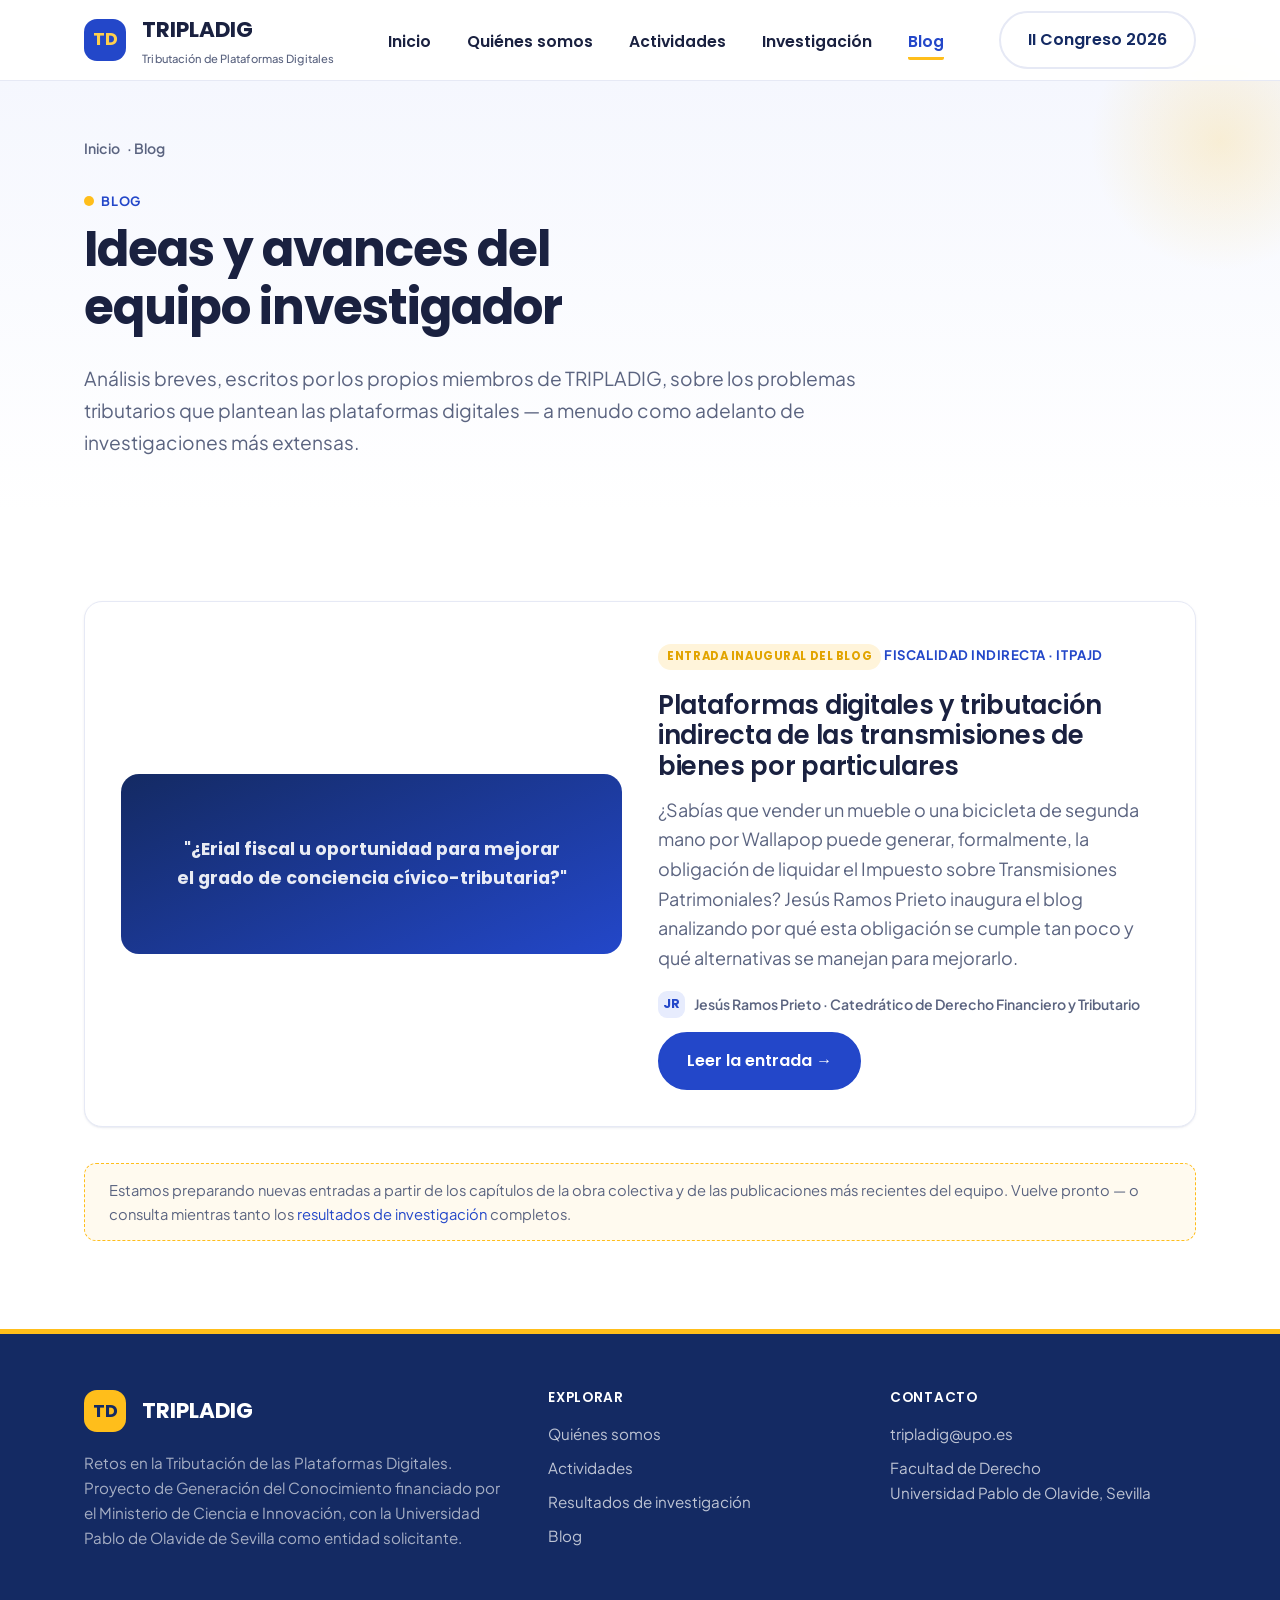
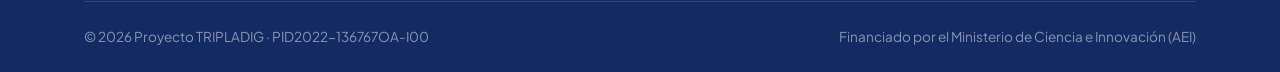
==== blog/index.html @ 8f8c42bf "Primera versión de TRIPLADIG" ====
<!doctype html>
<html lang="es">
<head>
<meta charset="UTF-8">
<meta name="viewport" content="width=device-width, initial-scale=1">
<title>Blog · TRIPLADIG</title>
<meta name="description" content="Blog del proyecto TRIPLADIG: análisis y avances del equipo investigador sobre la tributación de las plataformas digitales.">
<link rel="preconnect" href="https://fonts.googleapis.com">
<link rel="preconnect" href="https://fonts.gstatic.com" crossorigin>
<link href="https://fonts.googleapis.com/css2?family=Poppins:wght@500;600;700&family=Plus+Jakarta+Sans:wght@400;500;600;700&display=swap" rel="stylesheet">
<link rel="stylesheet" href="../assets/css/style.css">
</head>
<body>

<a class="skip-link" href="#main">Saltar al contenido</a>

<header class="site-header">
  <div class="container">
    <a href="../index.html" class="brand">
      <span class="brand-mark">TD</span>
      <span>
        TRIPLADIG
        <small>Tributación de Plataformas Digitales</small>
      </span>
    </a>

    <nav>
      <ul class="nav-links" id="navLinks">
        <li><a href="../index.html">Inicio</a></li>
        <li><a href="../quienes-somos.html">Quiénes somos</a></li>
        <li><a href="../actividades.html">Actividades</a></li>
        <li><a href="../investigacion.html">Investigación</a></li>
        <li><a href="index.html" class="active">Blog</a></li>
      </ul>
    </nav>

    <div class="nav-cta">
      <a href="../actividades.html#congreso2026" class="btn btn-ghost btn-ghost-header">II Congreso 2026</a>
      <button class="nav-toggle" id="navToggle" aria-label="Abrir menú" aria-expanded="false">☰</button>
    </div>
  </div>
</header>

<main id="main">

  <!-- ================= INTRO ================= -->
  <section class="page-intro">
    <div class="container">
      <div class="breadcrumb"><a href="../index.html">Inicio</a> · Blog</div>
      <div class="eyebrow">Blog</div>
      <h1>Ideas y avances del equipo investigador</h1>
      <p class="lede">
        Análisis breves, escritos por los propios miembros de TRIPLADIG, sobre los problemas
        tributarios que plantean las plataformas digitales — a menudo como adelanto de
        investigaciones más extensas.
      </p>
    </div>
  </section>

  <!-- ================= LISTADO ================= -->
  <section>
    <div class="container">
      <div class="blog-grid">

        <article class="blog-card is-featured">
          <div class="featured-visual">"¿Erial fiscal u oportunidad para mejorar<br>el grado de conciencia cívico-tributaria?"</div>
          <div>
            <span class="featured-tag">Entrada inaugural del blog</span>
            <span class="post-date">Fiscalidad indirecta · ITPAJD</span>
            <h3>Plataformas digitales y tributación indirecta de las transmisiones de bienes por particulares</h3>
            <p>
              ¿Sabías que vender un mueble o una bicicleta de segunda mano por Wallapop puede
              generar, formalmente, la obligación de liquidar el Impuesto sobre Transmisiones
              Patrimoniales? Jesús Ramos Prieto inaugura el blog analizando por qué esta obligación
              se cumple tan poco y qué alternativas se manejan para mejorarlo.
            </p>
            <div class="post-author">
              <div class="avatar avatar-blue" style="width:2.2em;height:2.2em;font-size:.78rem">JR</div>
              <span>Jesús Ramos Prieto · Catedrático de Derecho Financiero y Tributario</span>
            </div>
            <div class="hero-actions" style="margin-top: var(--space-2)">
              <a href="plataformas-itpajd-transmisiones-particulares.html" class="btn btn-primary">Leer la entrada →</a>
            </div>
          </div>
        </article>

      </div>

      <div class="note-card" style="margin-top: var(--space-4)">
        Estamos preparando nuevas entradas a partir de los capítulos de la obra colectiva y de las
        publicaciones más recientes del equipo. Vuelve pronto — o consulta mientras tanto los
        <a href="../investigacion.html">resultados de investigación</a> completos.
      </div>
    </div>
  </section>

</main>

<footer class="site-footer">
  <div class="container">
    <div class="footer-grid">
      <div class="footer-brand">
        <div class="brand" style="margin-bottom:.8em">
          <span class="brand-mark">TD</span>
          <span>TRIPLADIG</span>
        </div>
        <p>
          Retos en la Tributación de las Plataformas Digitales. Proyecto de Generación del
          Conocimiento financiado por el Ministerio de Ciencia e Innovación, con la Universidad
          Pablo de Olavide de Sevilla como entidad solicitante.
        </p>
      </div>

      <div>
        <h4>Explorar</h4>
        <ul>
          <li><a href="../quienes-somos.html">Quiénes somos</a></li>
          <li><a href="../actividades.html">Actividades</a></li>
          <li><a href="../investigacion.html">Resultados de investigación</a></li>
          <li><a href="index.html">Blog</a></li>
        </ul>
      </div>

      <div>
        <h4>Contacto</h4>
        <ul>
          <li><a href="mailto:tripladig@upo.es">tripladig@upo.es</a></li>
          <li>Facultad de Derecho<br>Universidad Pablo de Olavide, Sevilla</li>
        </ul>
      </div>
    </div>

    <div class="footer-bottom">
      <span>© 2026 Proyecto TRIPLADIG · PID2022-136767OA-I00</span>
      <span class="funding-note">Financiado por el Ministerio de Ciencia e Innovación (AEI)</span>
    </div>
  </div>
</footer>

<script>
  const navToggle = document.getElementById('navToggle');
  const navLinks = document.getElementById('navLinks');
  if(navToggle){
    navToggle.addEventListener('click', () => {
      const open = navLinks.classList.toggle('open');
      navToggle.setAttribute('aria-expanded', open ? 'true' : 'false');
    });
  }
</script>

</body>
</html>
---- assets/css/style.css ----
/* =========================================================
   TRIPLADIG — Sistema de diseño (v2)
   Retos en la Tributación de las Plataformas Digitales
   PID2022-136767OA-I00 · Universidad Pablo de Olavide
   Paleta UPO: azul + amarillo, sobre base clara
   ========================================================= */

:root{
  /* Azul — vivo, no "corporativo oscuro" */
  --color-blue-900: #142a63;
  --color-blue-700: #2347c9;
  --color-blue-600: #2f57e0;
  --color-blue-500: #4f70ea;
  --color-blue-200: #c7d4fb;
  --color-blue-100: #e7ecfd;
  --color-blue-50:  #f5f7fe;

  /* Amarillo — acento UPO */
  --color-yellow-600: #e2a400;
  --color-yellow-500: #ffbe1b;
  --color-yellow-400: #ffcf4d;
  --color-yellow-100: #fff4da;
  --color-yellow-50:  #fffaef;

  --color-ink:      #1a2140;
  --color-ink-soft: #5b6480;
  --color-line:     #e6e9f5;
  --color-paper:    #ffffff;
  --color-paper-2:  #f7f8fd;

  --font-display: "Poppins", "Segoe UI Rounded", "Segoe UI", sans-serif;
  --font-body: "Plus Jakarta Sans", "Segoe UI", -apple-system, BlinkMacSystemFont, sans-serif;

  --maxw: 1160px;
  --radius: 18px;
  --radius-sm: 12px;
  --shadow-sm: 0 1px 3px rgba(20,42,99,.06), 0 1px 1px rgba(20,42,99,.04);
  --shadow-md: 0 12px 28px rgba(20,42,99,.10), 0 3px 8px rgba(20,42,99,.05);
  --shadow-lg: 0 24px 56px rgba(20,42,99,.14);

  --space-1: .5rem;
  --space-2: .875rem;
  --space-3: 1.5rem;
  --space-4: 2.25rem;
  --space-5: 3.5rem;
  --space-6: 5.5rem;
}

*, *::before, *::after{ box-sizing: border-box; }
html{ scroll-behavior: smooth; }
body{
  margin:0;
  font-family: var(--font-body);
  color: var(--color-ink);
  background: var(--color-paper);
  line-height: 1.65;
  font-size: 18px;
  -webkit-font-smoothing: antialiased;
}
img{ max-width:100%; display:block; }
a{ color: var(--color-blue-700); text-decoration:none; }
a:hover{ color: var(--color-blue-600); }

h1,h2,h3,h4{
  font-family: var(--font-display);
  color: var(--color-ink);
  line-height: 1.2;
  margin: 0 0 .55em;
  font-weight: 600;
  letter-spacing: -.01em;
}
h1{ font-size: clamp(2.5rem, 3.8vw, 3.6rem); font-weight: 700; letter-spacing: -.02em; }
h2{ font-size: clamp(1.9rem, 2.9vw, 2.5rem); }
h3{ font-size: 1.4rem; }
p{ margin: 0 0 1em; color: var(--color-ink-soft); }
.lede{ font-size: 1.2rem; color: var(--color-ink-soft); }

.container{
  max-width: var(--maxw);
  margin: 0 auto;
  padding: 0 var(--space-3);
}

.eyebrow{
  display:inline-flex;
  align-items:center;
  gap:.55em;
  font-family: var(--font-body);
  font-weight: 700;
  font-size: .8rem;
  letter-spacing: .06em;
  text-transform: uppercase;
  color: var(--color-blue-700);
  margin-bottom: var(--space-1);
}
.eyebrow::before{
  content:"";
  width: 10px; height: 10px;
  border-radius: 50%;
  background: var(--color-yellow-500);
  display:inline-block;
}

/* ---------- Botones ---------- */
.btn{
  display:inline-flex;
  align-items:center;
  gap:.5em;
  font-family: var(--font-display);
  font-weight: 600;
  font-size: 1rem;
  padding: .85em 1.7em;
  border-radius: 999px;
  border: 2px solid transparent;
  cursor:pointer;
  transition: all .15s ease;
}
.btn-primary{
  background: var(--color-blue-700);
  color: #fff;
  border-color: var(--color-blue-700);
}
.btn-primary:hover{ background: var(--color-blue-600); border-color: var(--color-blue-600); color:#fff; }
.btn-outline{
  background: transparent;
  border-color: var(--color-blue-700);
  color: var(--color-blue-700);
}
.btn-outline:hover{ background: var(--color-blue-50); color: var(--color-blue-700); }
.btn-accent{
  background: var(--color-yellow-500);
  color: var(--color-blue-900);
  border-color: var(--color-yellow-500);
}
.btn-accent:hover{ background: var(--color-yellow-400); border-color: var(--color-yellow-400); }
.btn-ghost{
  background: transparent;
  border-color: var(--color-line);
  color: var(--color-blue-900);
}
.btn-ghost:hover{ background: var(--color-blue-50); border-color: var(--color-blue-200); }

/* ---------- Header ---------- */
.site-header{
  position: sticky; top:0; z-index: 100;
  background: rgba(255,255,255,.92);
  backdrop-filter: saturate(160%) blur(8px);
  border-bottom: 1px solid var(--color-line);
}
.site-header .container{
  display:flex; align-items:center; justify-content:space-between;
  height: 80px;
}
.brand{
  display:flex; align-items:center; gap:.75em;
  font-family: var(--font-display);
  font-weight:700; font-size:1.35rem;
  color: var(--color-ink);
}
.brand:hover{ color: var(--color-ink); }
.brand-mark{
  width:42px; height:42px; border-radius:13px;
  background: var(--color-blue-700);
  color: var(--color-yellow-400);
  display:flex; align-items:center; justify-content:center;
  font-family: var(--font-display); font-weight:700; font-size:1.1rem;
  flex-shrink:0;
}
.brand small{
  display:block;
  font-family: var(--font-body);
  font-weight: 500;
  font-size: .7rem;
  letter-spacing: .01em;
  color: var(--color-ink-soft);
  margin-top: .12em;
}
.nav-links{
  display:flex; align-items:center; gap: var(--space-4);
  list-style:none; margin:0; padding:0;
}
.nav-links a{
  font-family: var(--font-display);
  font-weight:600; font-size:.98rem; color: var(--color-ink);
  padding: .3em 0;
  border-bottom: 3px solid transparent;
  border-radius: 2px;
}
.nav-links a:hover, .nav-links a.active{
  color: var(--color-blue-700);
  border-bottom-color: var(--color-yellow-500);
}
.nav-cta{ display:flex; align-items:center; gap: var(--space-3); }
.nav-toggle{ display:none; }

@media (max-width: 860px){
  .nav-links{
    position: fixed; inset: 80px 0 0 0;
    background: var(--color-paper);
    flex-direction: column;
    align-items: flex-start;
    gap: var(--space-2);
    padding: var(--space-4) var(--space-3);
    transform: translateY(-8px);
    opacity: 0;
    pointer-events: none;
    transition: all .2s ease;
    border-top: 1px solid var(--color-line);
  }
  .nav-links.open{ opacity:1; transform: translateY(0); pointer-events:auto; }
  .nav-toggle{
    display:flex; align-items:center; justify-content:center;
    width:44px; height:44px; border-radius:12px; border:1px solid var(--color-line);
    background:#fff; cursor:pointer; font-size:1.1rem;
  }
  .nav-cta .btn-ghost-header{ display:none; }
}

/* ---------- Hero ---------- */
.hero{
  position:relative;
  background: linear-gradient(180deg, var(--color-blue-50) 0%, #ffffff 78%);
  overflow:hidden;
}
.hero::before{
  content:"";
  position:absolute;
  top:-160px; right:-140px;
  width:520px; height:520px;
  border-radius:50%;
  background: radial-gradient(closest-side, rgba(47,87,224,.14), transparent 72%);
  pointer-events:none;
}
.hero::after{
  content:"";
  position:absolute;
  bottom:-120px; left:-100px;
  width:380px; height:380px;
  border-radius:50%;
  background: radial-gradient(closest-side, rgba(255,190,27,.20), transparent 72%);
  pointer-events:none;
}
.hero .container{
  position:relative;
  padding-top: var(--space-6);
  padding-bottom: var(--space-6);
  display:grid;
  grid-template-columns: 1.15fr .85fr;
  gap: var(--space-5);
  align-items:center;
}
.hero .lede{ max-width: 46ch; }
.hero-actions{ display:flex; gap: var(--space-2); margin-top: var(--space-3); flex-wrap:wrap; }

.hero-card{
  background: #fff;
  border: 1px solid var(--color-line);
  border-radius: var(--radius);
  padding: var(--space-3);
  box-shadow: var(--shadow-md);
}
.hero-card h4{
  font-family: var(--font-display);
  font-size:.8rem; text-transform:uppercase; letter-spacing:.07em;
  margin-bottom: var(--space-2); color: var(--color-ink-soft); font-weight: 700;
}
.hero-fact{ display:flex; gap:1em; padding: .8em 0; border-bottom: 1px solid var(--color-line); }
.hero-fact:last-child{ border-bottom:none; }
.hero-fact .num{
  font-family: var(--font-display); font-weight:700; font-size:1.3rem;
  min-width:2.6em;
  white-space: nowrap;
  color: var(--color-blue-700);
}
.hero-fact .lbl{ color: var(--color-ink); font-weight:600; font-size:.98rem; }
.hero-fact .lbl small{ display:block; color: var(--color-ink-soft); font-size:.85rem; font-weight:500; margin-top:.15em; }

@media (max-width: 900px){
  .hero .container{ grid-template-columns: 1fr; }
}

/* ---------- Secciones genéricas ---------- */
section{ padding: var(--space-6) 0; }
.section-alt{ background: var(--color-blue-50); }
.section-tint-yellow{ background: var(--color-yellow-50); }

.section-head{
  display:flex; align-items:flex-end; justify-content:space-between; gap: var(--space-3);
  margin-bottom: var(--space-4);
  flex-wrap:wrap;
}
.section-head .head-text{ max-width: 62ch; }
.section-head h2{ margin-bottom:.3em; }

/* ---------- Líneas de investigación ---------- */
.lines-grid{
  display:grid;
  grid-template-columns: repeat(2, 1fr);
  gap: var(--space-3);
}
.line-card{
  background:#fff;
  border:1px solid var(--color-line);
  border-radius: var(--radius);
  padding: var(--space-4);
  box-shadow: var(--shadow-sm);
  position:relative;
}
.line-card .line-index{
  font-family: var(--font-display);
  font-weight:700;
  font-size:.95rem;
  width: 2.6em; height: 2.6em;
  border-radius: 14px;
  display:flex; align-items:center; justify-content:center;
  margin-bottom: var(--space-2);
}
.line-card:nth-child(1) .line-index{ background: var(--color-blue-100); color: var(--color-blue-700); }
.line-card:nth-child(2) .line-index{ background: var(--color-yellow-100); color: var(--color-yellow-600); }
.line-card h3{ margin-bottom:.5em; }
.line-card ul{ margin:.9em 0 0; padding-left: 1.15em; color: var(--color-ink-soft); font-size:.98rem; }
.line-card li{ margin-bottom:.4em; }

@media (max-width: 760px){ .lines-grid{ grid-template-columns: 1fr; } }

/* ---------- Tarjetas de actividad ---------- */
.cards-grid{
  display:grid;
  grid-template-columns: repeat(3, 1fr);
  gap: var(--space-3);
}
.activity-card{
  background:#fff;
  border:1px solid var(--color-line);
  border-radius: var(--radius);
  overflow:hidden;
  box-shadow: var(--shadow-sm);
  transition: transform .15s ease, box-shadow .15s ease;
  display:flex; flex-direction:column;
}
.activity-card:hover{ transform: translateY(-4px); box-shadow: var(--shadow-md); }
.activity-card .tag-row{
  display:flex; align-items:center; justify-content:space-between;
  padding: var(--space-2) var(--space-3) 0;
}
.tag{
  display:inline-block;
  font-family: var(--font-display);
  font-size:.74rem; font-weight:700; letter-spacing:.03em;
  padding: .35em .8em; border-radius:999px;
}
.tag-congreso{ background: var(--color-blue-100); color: var(--color-blue-700); }
.tag-ponencia{ background: var(--color-yellow-100); color: var(--color-yellow-600); }
.tag-publicacion{ background: var(--color-paper-2); color: var(--color-ink-soft); border: 1px solid var(--color-line); }
.card-date{ font-size:.85rem; color: var(--color-ink-soft); font-weight:600; }
.activity-card .card-body{ padding: var(--space-2) var(--space-3) var(--space-3); flex:1; display:flex; flex-direction:column; }
.activity-card h3{ font-size:1.2rem; margin-bottom:.4em; }
.activity-card p{ font-size:.98rem; flex:1; }
.card-place{
  display:flex; align-items:center; gap:.4em;
  font-size:.87rem; color: var(--color-ink-soft); font-weight:600;
  margin-top:.7em;
}

@media (max-width: 980px){ .cards-grid{ grid-template-columns: 1fr 1fr; } }
@media (max-width: 640px){ .cards-grid{ grid-template-columns: 1fr; } }

/* ---------- Franja proyecto (datos) ---------- */
.meta-strip{
  display:grid;
  grid-template-columns: repeat(4, 1fr);
  border-top:1px solid var(--color-line);
  border-bottom:1px solid var(--color-line);
}
.meta-item{
  padding: var(--space-3);
  border-left:1px solid var(--color-line);
}
.meta-item:first-child{ border-left:none; }
.meta-item .meta-num{ font-family: var(--font-display); font-weight:700; font-size:1.9rem; color: var(--color-blue-700); }
.meta-item .meta-lbl{ font-size:.9rem; color: var(--color-ink-soft); margin-top:.25em; font-weight: 500; }

@media (max-width: 760px){
  .meta-strip{ grid-template-columns: 1fr 1fr; }
  .meta-item:nth-child(3){ border-left:none; border-top:1px solid var(--color-line); }
  .meta-item:nth-child(4){ border-top:1px solid var(--color-line); }
}

/* ---------- Bloque destacado (blog, citas, etc.) ---------- */
.spotlight-card{
  background:#fff;
  border: 1px solid var(--color-line);
  border-radius: var(--radius);
  padding: var(--space-4);
  box-shadow: var(--shadow-md);
  max-width: 680px;
}
.spotlight-card .spot-label{
  display:inline-block;
  font-family: var(--font-display);
  font-size:.75rem; font-weight:700; letter-spacing:.06em; text-transform:uppercase;
  color: var(--color-blue-700);
  background: var(--color-blue-100);
  padding:.35em .8em; border-radius:999px;
  margin-bottom: var(--space-2);
}
.spotlight-card h3{ margin-bottom:.5em; }

/* ---------- Footer ---------- */
.site-footer{
  background: var(--color-blue-900);
  color: rgba(255,255,255,.72);
  padding: var(--space-5) 0 var(--space-3);
  font-size:.95rem;
  border-top: 5px solid var(--color-yellow-500);
}
.footer-grid{
  display:grid;
  grid-template-columns: 1.4fr 1fr 1fr;
  gap: var(--space-4);
  padding-bottom: var(--space-4);
  border-bottom: 1px solid rgba(255,255,255,.14);
}
.footer-grid h4{
  color:#fff; font-family: var(--font-display); font-size:.85rem;
  text-transform:uppercase; letter-spacing:.05em; margin-bottom: var(--space-2);
}
.footer-grid ul{ list-style:none; margin:0; padding:0; }
.footer-grid li{ margin-bottom:.6em; }
.footer-grid a{ color: rgba(255,255,255,.72); }
.footer-grid a:hover{ color: var(--color-yellow-400); }
.footer-brand p{ color: rgba(255,255,255,.62); max-width: 40ch; }
.footer-brand .brand{ color:#fff; }
.footer-brand .brand-mark{ background: var(--color-yellow-500); color: var(--color-blue-900); }
.footer-bottom{
  display:flex; justify-content:space-between; align-items:center;
  padding-top: var(--space-3); flex-wrap:wrap; gap: var(--space-2);
  font-size:.85rem; color: rgba(255,255,255,.5);
}
.funding-note{
  display:flex; align-items:center; gap:.6em;
  font-size:.85rem; color: rgba(255,255,255,.5);
}

@media (max-width: 780px){ .footer-grid{ grid-template-columns: 1fr; } }

/* ---------- Page intro (páginas interiores) ---------- */
.page-intro{
  position:relative;
  background: linear-gradient(180deg, var(--color-blue-50) 0%, #ffffff 100%);
  padding: var(--space-5) 0 var(--space-4);
}
.page-intro::before{
  content:"";
  position:absolute; top:-120px; right:-120px;
  width:360px; height:360px; border-radius:50%;
  background: radial-gradient(closest-side, rgba(255,190,27,.18), transparent 72%);
  pointer-events:none;
}
.page-intro .container{ position:relative; }
.page-intro h1{ max-width: 20ch; }
.page-intro .lede{ max-width: 60ch; }

.breadcrumb{
  display:flex; align-items:center; gap:.5em;
  font-size:.88rem; font-weight:600; color: var(--color-ink-soft);
  margin-bottom: var(--space-3);
}
.breadcrumb a{ color: var(--color-ink-soft); }
.breadcrumb a:hover{ color: var(--color-blue-700); }

/* ---------- Equipo investigador ---------- */
.team-grid{
  display:grid;
  grid-template-columns: repeat(3, 1fr);
  gap: var(--space-3);
}
@media (max-width: 980px){ .team-grid{ grid-template-columns: repeat(2, 1fr); } }
@media (max-width: 640px){ .team-grid{ grid-template-columns: 1fr; } }

.person-card{
  background:#fff;
  border:1px solid var(--color-line);
  border-radius: var(--radius);
  padding: var(--space-3);
  box-shadow: var(--shadow-sm);
}
.person-head{ display:flex; gap: var(--space-2); align-items:flex-start; margin-bottom: var(--space-2); }
.avatar{
  flex-shrink:0;
  width:56px; height:56px; border-radius:14px;
  display:flex; align-items:center; justify-content:center;
  font-family: var(--font-display); font-weight:700; font-size:1.05rem;
}
.avatar-blue{ background: var(--color-blue-100); color: var(--color-blue-700); }
.avatar-yellow{ background: var(--color-yellow-100); color: var(--color-yellow-600); }

.person-name{ font-size:1.12rem; margin-bottom:.15em; }
.person-role{ font-size:.88rem; color: var(--color-blue-700); font-weight:700; margin-bottom:.1em; }
.person-uni{ font-size:.85rem; color: var(--color-ink-soft); font-weight:500; }

.ip-badge{
  display:inline-flex; align-items:center; gap:.35em;
  font-family: var(--font-display);
  font-size:.68rem; font-weight:700; letter-spacing:.04em;
  background: var(--color-yellow-500); color: var(--color-blue-900);
  padding:.22em .6em; border-radius:999px;
  margin-left:.5em;
  vertical-align: middle;
}

.person-summary{ font-size:.95rem; color: var(--color-ink-soft); margin-bottom:.6em; }

.bio-toggle{ margin-top:.4em; }
.bio-toggle summary{
  cursor:pointer;
  font-family: var(--font-display);
  font-weight:600; font-size:.88rem;
  color: var(--color-blue-700);
  list-style:none;
  display:inline-flex; align-items:center; gap:.35em;
}
.bio-toggle summary::-webkit-details-marker{ display:none; }
.bio-toggle summary::after{
  content:"↓"; font-size:.8em; transition: transform .15s ease;
}
.bio-toggle[open] summary::after{ transform: rotate(180deg); }
.bio-toggle .bio-full{
  margin-top:.8em; padding-top:.8em; border-top:1px solid var(--color-line);
  font-size:.93rem; color: var(--color-ink-soft);
}
.bio-toggle .bio-full p{ margin-bottom:.85em; font-size:inherit; color:inherit; }
.bio-toggle .bio-full p:last-child{ margin-bottom:0; }

.note-card{
  background: var(--color-yellow-50);
  border: 1px dashed var(--color-yellow-500);
  border-radius: var(--radius-sm);
  padding: var(--space-2) var(--space-3);
  font-size:.92rem;
  color: var(--color-ink-soft);
}

/* ---------- Aviso de plazo (CFP) ---------- */
.deadline-banner{
  display:flex; align-items:center; gap: var(--space-3);
  background: var(--color-blue-900);
  color:#fff;
  border-radius: var(--radius);
  padding: var(--space-3);
  flex-wrap:wrap;
  justify-content: space-between;
}
.deadline-banner .dl-text{ display:flex; align-items:center; gap: var(--space-2); }
.deadline-banner .dl-num{
  font-family: var(--font-display); font-weight:700; font-size:2.1rem;
  color: var(--color-yellow-400); line-height:1;
}
.deadline-banner .dl-num small{ display:block; font-family: var(--font-body); font-size:.62rem; text-transform:uppercase; letter-spacing:.06em; color: rgba(255,255,255,.6); font-weight:700; margin-top:.2em; }
.deadline-banner p{ color: rgba(255,255,255,.78); margin:0; font-size:.95rem; }
.deadline-banner strong{ color:#fff; }

/* ---------- Timeline de ponencias ---------- */
.timeline-year{
  display:flex; align-items:center; gap: var(--space-2);
  margin: var(--space-4) 0 var(--space-2);
}
.timeline-year:first-child{ margin-top:0; }
.timeline-year .yr{
  font-family: var(--font-display); font-weight:700; font-size:1.4rem;
  color: var(--color-blue-700);
}
.timeline-year::after{ content:""; flex:1; height:1px; background: var(--color-line); }

.timeline-list{ list-style:none; margin:0; padding:0; }
.timeline-item{
  display:grid;
  grid-template-columns: 15px 1fr;
  gap: var(--space-2);
  padding: var(--space-2) 0;
  border-bottom: 1px solid var(--color-line);
}
.timeline-item:last-child{ border-bottom:none; }
.timeline-dot{
  width:11px; height:11px; border-radius:50%;
  background: var(--color-yellow-500);
  margin-top:.35em;
}
.timeline-item.is-ip .timeline-dot{ background: var(--color-blue-700); }
.timeline-body .t-person{ font-weight:700; color: var(--color-ink); font-size:.98rem; }
.timeline-body .t-title{ font-style:italic; color: var(--color-ink-soft); }
.timeline-body .t-venue{ color: var(--color-ink-soft); font-size:.92rem; }
.timeline-body .t-date{
  display:inline-block; margin-left:.5em;
  font-family: var(--font-display); font-weight:600; font-size:.78rem;
  color: var(--color-blue-700); background: var(--color-blue-100);
  padding:.12em .6em; border-radius:999px;
}

/* ---------- Obra colectiva destacada ---------- */
.book-feature{
  background: linear-gradient(155deg, var(--color-blue-900), var(--color-blue-700));
  color:#fff;
  border-radius: var(--radius);
  padding: var(--space-5);
  display:grid;
  grid-template-columns: auto 1fr;
  gap: var(--space-4);
  align-items:center;
}
.book-cover{
  width:120px; height:160px; border-radius:12px; flex-shrink:0;
  background: linear-gradient(160deg, var(--color-yellow-400), var(--color-yellow-500));
  display:flex; align-items:center; justify-content:center;
  font-family: var(--font-display); font-weight:700; font-size:.85rem;
  color: var(--color-blue-900); text-align:center; padding: var(--space-2);
  box-shadow: var(--shadow-lg);
}
.book-feature h2{ color:#fff; margin-bottom:.3em; }
.book-feature p{ color: rgba(255,255,255,.78); }
.book-meta{ display:flex; gap: var(--space-3); flex-wrap:wrap; margin-top: var(--space-2); font-size:.9rem; }
.book-meta span{ color: rgba(255,255,255,.65); }
.book-meta strong{ color: var(--color-yellow-400); font-family: var(--font-display); }

@media (max-width: 720px){
  .book-feature{ grid-template-columns: 1fr; text-align:center; }
  .book-cover{ margin:0 auto; }
}

/* ---------- Capítulos de la obra colectiva ---------- */
.section-label{
  font-family: var(--font-display); font-weight:700; font-size:1.05rem;
  color: var(--color-blue-900);
  margin: var(--space-4) 0 var(--space-2);
  padding-bottom: var(--space-1);
  border-bottom: 2px solid var(--color-yellow-500);
}

.chapter-grid{
  display:grid;
  grid-template-columns: repeat(2, 1fr);
  gap: var(--space-2);
}
@media (max-width: 860px){ .chapter-grid{ grid-template-columns: 1fr; } }

.chapter-card{
  background:#fff;
  border:1px solid var(--color-line);
  border-radius: var(--radius-sm);
  padding: var(--space-2) var(--space-3);
}
.chapter-head{ display:flex; gap:.8em; align-items:flex-start; }
.chapter-num{
  flex-shrink:0;
  width:2em; height:2em; border-radius:9px;
  background: var(--color-blue-100); color: var(--color-blue-700);
  font-family: var(--font-display); font-weight:700; font-size:.85rem;
  display:flex; align-items:center; justify-content:center;
}
.chapter-title{ font-size:.98rem; font-weight:700; color: var(--color-ink); margin-bottom:.15em; line-height:1.35; }
.chapter-author{ font-size:.86rem; color: var(--color-blue-700); font-weight:600; }
.chapter-card .bio-toggle{ margin-top:.5em; margin-left: calc(2em + .8em); }
.chapter-card .bio-full{ font-size:.9rem; }

/* ---------- Publicaciones destacadas ---------- */
.pub-groups{ display:grid; grid-template-columns: repeat(3, 1fr); gap: var(--space-3); }
@media (max-width: 860px){ .pub-groups{ grid-template-columns: 1fr; } }
.pub-group h4{
  font-family: var(--font-display); font-weight:700; font-size:.85rem;
  text-transform:uppercase; letter-spacing:.05em; color: var(--color-blue-700);
  margin-bottom: var(--space-2);
}
.pub-list{ list-style:none; margin:0; padding:0; }
.pub-item{ padding: var(--space-2) 0; border-bottom:1px solid var(--color-line); font-size:.92rem; }
.pub-item:last-child{ border-bottom:none; }
.pub-item .p-author{ font-weight:700; color: var(--color-ink); }
.pub-item .p-title{ font-style:italic; color: var(--color-ink-soft); }
.pub-item .p-ref{ display:block; color: var(--color-ink-soft); font-size:.86rem; margin-top:.2em; }

/* ---------- Tesis doctorales ---------- */
.thesis-card{
  background:#fff; border:1px solid var(--color-line); border-radius: var(--radius);
  padding: var(--space-3); display:flex; gap: var(--space-2); align-items:flex-start;
}
.thesis-icon{
  flex-shrink:0; width:2.6em; height:2.6em; border-radius:12px;
  background: var(--color-yellow-100); color: var(--color-yellow-600);
  display:flex; align-items:center; justify-content:center; font-size:1.1rem;
}

/* ---------- Blog: listado ---------- */
.blog-grid{
  display:grid;
  grid-template-columns: repeat(2, 1fr);
  gap: var(--space-3);
}
@media (max-width: 760px){ .blog-grid{ grid-template-columns: 1fr; } }

.blog-card{
  background:#fff; border:1px solid var(--color-line); border-radius: var(--radius);
  padding: var(--space-4);
  box-shadow: var(--shadow-sm);
  transition: transform .15s ease, box-shadow .15s ease;
  display:flex; flex-direction:column; height:100%;
}
.blog-card:hover{ transform: translateY(-3px); box-shadow: var(--shadow-md); }
.blog-card .post-date{ font-size:.82rem; font-weight:700; color: var(--color-blue-700); text-transform:uppercase; letter-spacing:.04em; }
.blog-card h3{ margin: .5em 0 .5em; font-size:1.25rem; }
.blog-card p{ flex:1; }
.blog-card .post-author{
  display:flex; align-items:center; gap:.6em; margin-top: var(--space-2);
  font-size:.88rem; color: var(--color-ink-soft); font-weight:600;
}
.blog-card .post-author .avatar{ width:2.2em; height:2.2em; font-size:.78rem; border-radius:9px; }

.blog-card.is-featured{
  grid-column: 1 / -1;
  display:grid; grid-template-columns: 1fr 1fr; gap: var(--space-4); align-items:center;
}
@media (max-width: 760px){ .blog-card.is-featured{ grid-template-columns: 1fr; } }
.blog-card.is-featured h3{ font-size:1.6rem; }
.featured-tag{
  display:inline-block; font-family: var(--font-display); font-weight:700; font-size:.72rem;
  letter-spacing:.05em; text-transform:uppercase; color: var(--color-yellow-600);
  background: var(--color-yellow-100); padding:.3em .8em; border-radius:999px; margin-bottom:.6em;
}
.featured-visual{
  background: linear-gradient(155deg, var(--color-blue-900), var(--color-blue-700));
  border-radius: var(--radius); min-height:180px;
  display:flex; align-items:center; justify-content:center;
  font-family: var(--font-display); font-weight:700; color: rgba(255,255,255,.9);
  font-size:1.1rem; text-align:center; padding: var(--space-3);
}

/* ---------- Blog: artículo ---------- */
.article-shell{ max-width: 760px; margin:0 auto; }
.article-header .eyebrow{ justify-content:center; }
.article-header{ text-align:center; }
.article-header h1{ max-width: 26ch; margin-left:auto; margin-right:auto; font-size: clamp(1.8rem, 3.2vw, 2.6rem); }
.article-byline{
  display:flex; align-items:center; justify-content:center; gap: var(--space-2);
  margin-top: var(--space-3);
}
.article-byline .avatar{ width:3em; height:3em; }
.article-byline .by-name{ font-weight:700; color: var(--color-ink); text-align:left; }
.article-byline .by-role{ font-size:.85rem; color: var(--color-ink-soft); text-align:left; }

.article-body{ max-width: 720px; margin: var(--space-5) auto 0; font-size:1.08rem; }
.article-body h2{ margin-top: 1.6em; font-size:1.5rem; }
.article-body h3{ margin-top: 1.3em; }
.article-body p{ color: var(--color-ink); line-height:1.75; }
.article-body blockquote{
  margin: var(--space-3) 0; padding: var(--space-2) var(--space-3);
  border-left: 4px solid var(--color-yellow-500);
  background: var(--color-blue-50);
  border-radius: 0 var(--radius-sm) var(--radius-sm) 0;
  color: var(--color-ink-soft); font-style:italic;
}
.article-body blockquote footer{
  margin-top:.6em; font-style:normal; font-size:.82rem; color: var(--color-ink-faint, #8992a6);
}
.article-body blockquote footer a{ color: inherit; }
.article-body ul, .article-body ol{ padding-left: 1.3em; color: var(--color-ink); }
.article-body li{ margin-bottom:.5em; }
.article-body a{ text-decoration: underline; text-decoration-color: var(--color-yellow-500); text-underline-offset:.15em; }
.article-footnotes{
  margin-top: var(--space-5); padding-top: var(--space-3); border-top:1px solid var(--color-line);
  font-size:.88rem; color: var(--color-ink-soft);
}
.back-to-blog{
  display:inline-flex; align-items:center; gap:.5em; margin-bottom: var(--space-3);
  font-family: var(--font-display); font-weight:600; font-size:.92rem; color: var(--color-blue-700);
}

.skip-link{
  position:absolute; left:-999px; top:auto;
}
.skip-link:focus{
  position:fixed; left:1rem; top:1rem; z-index:1000;
  background:#fff; padding:.6em 1em; border-radius:6px; box-shadow: var(--shadow-md);
}
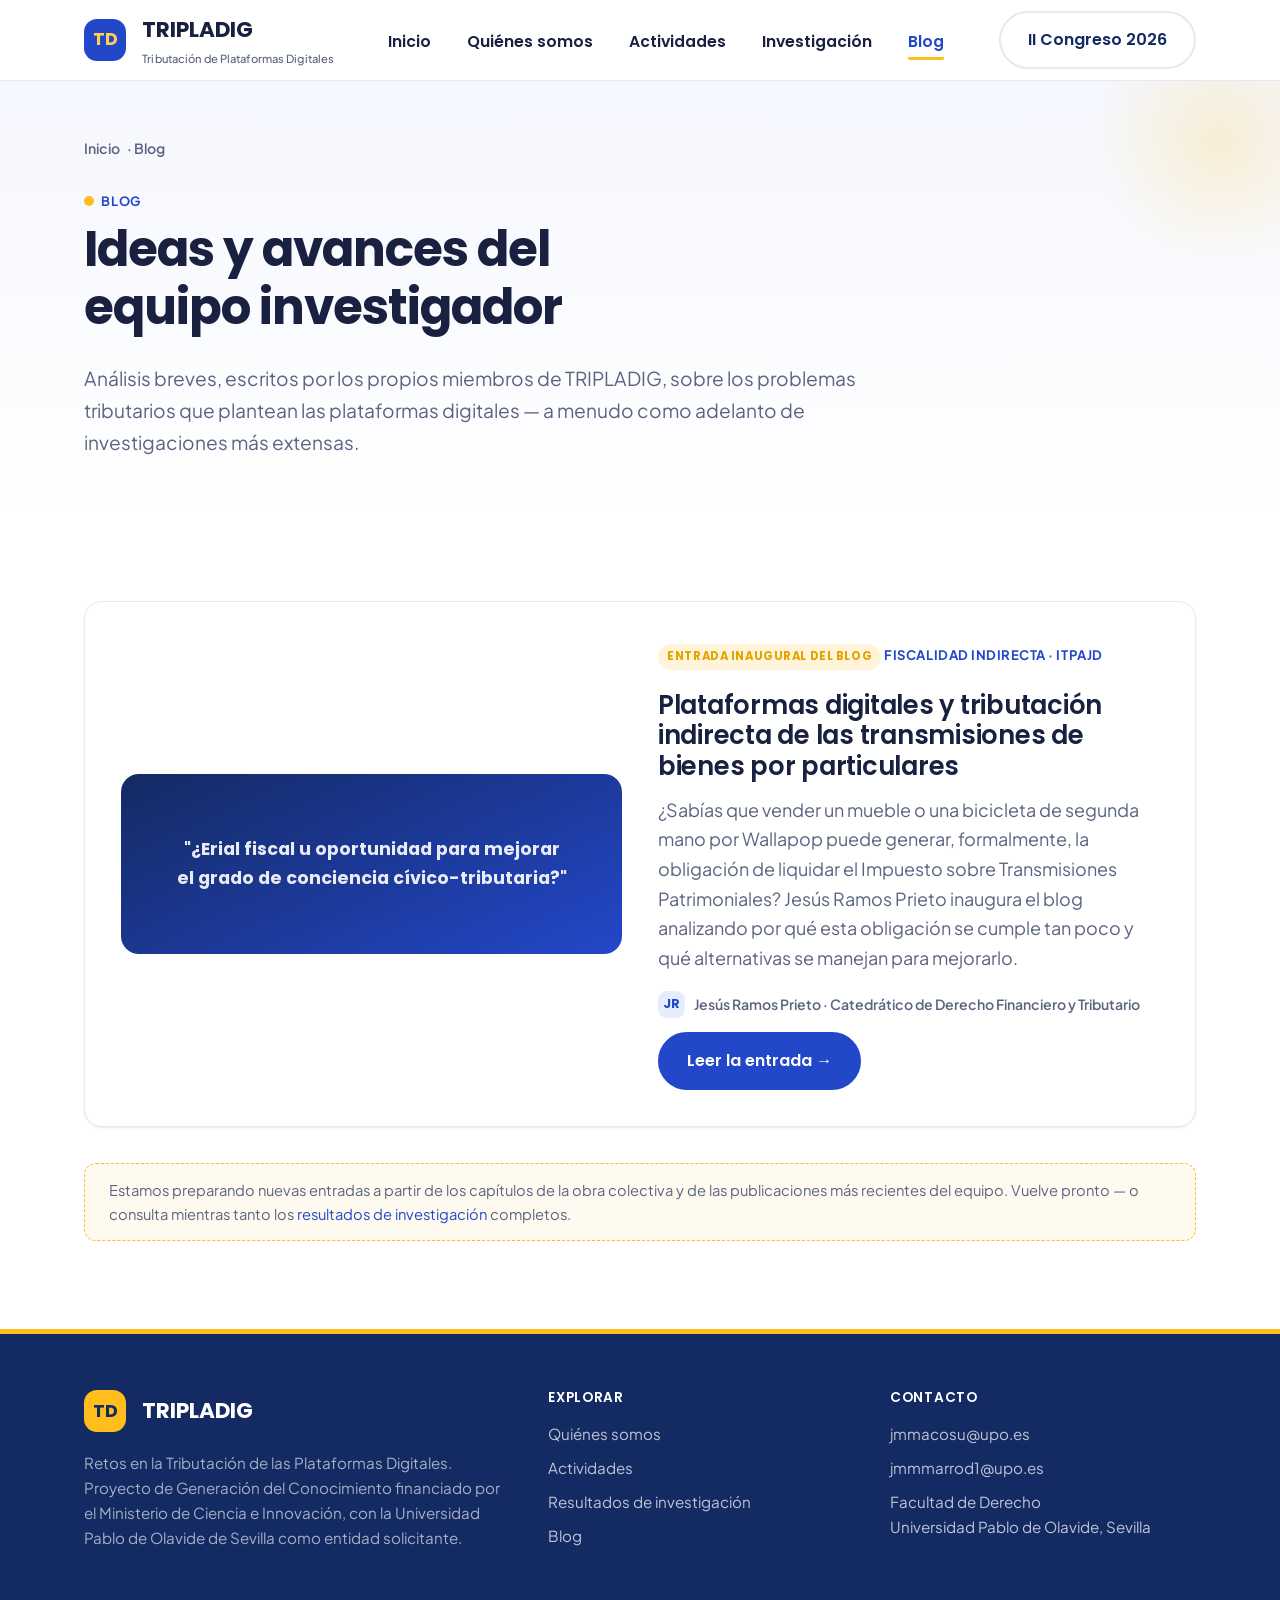
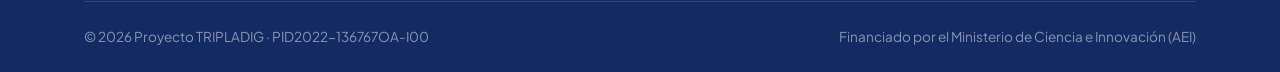
==== commit b3df3dfe: "Actualiza correos de contacto" ====
--- a/blog/index.html
+++ b/blog/index.html
@@ -124,7 +124,8 @@
       <div>
         <h4>Contacto</h4>
         <ul>
-          <li><a href="mailto:tripladig@upo.es">tripladig@upo.es</a></li>
+          <li><a href="mailto:jmmacosu@upo.es">jmmacosu@upo.es</a></li>
+          <li><a href="mailto:jmmmarrod1@upo.es">jmmmarrod1@upo.es</a></li>
           <li>Facultad de Derecho<br>Universidad Pablo de Olavide, Sevilla</li>
         </ul>
       </div>
--- a/assets/css/style.css
+++ b/assets/css/style.css
@@ -494,6 +494,7 @@
 }
 .avatar-blue{ background: var(--color-blue-100); color: var(--color-blue-700); }
 .avatar-yellow{ background: var(--color-yellow-100); color: var(--color-yellow-600); }
+.avatar img{ width:100%; height:100%; object-fit:cover; border-radius:14px; }
 
 .person-name{ font-size:1.12rem; margin-bottom:.15em; }
 .person-role{ font-size:.88rem; color: var(--color-blue-700); font-weight:700; margin-bottom:.1em; }
